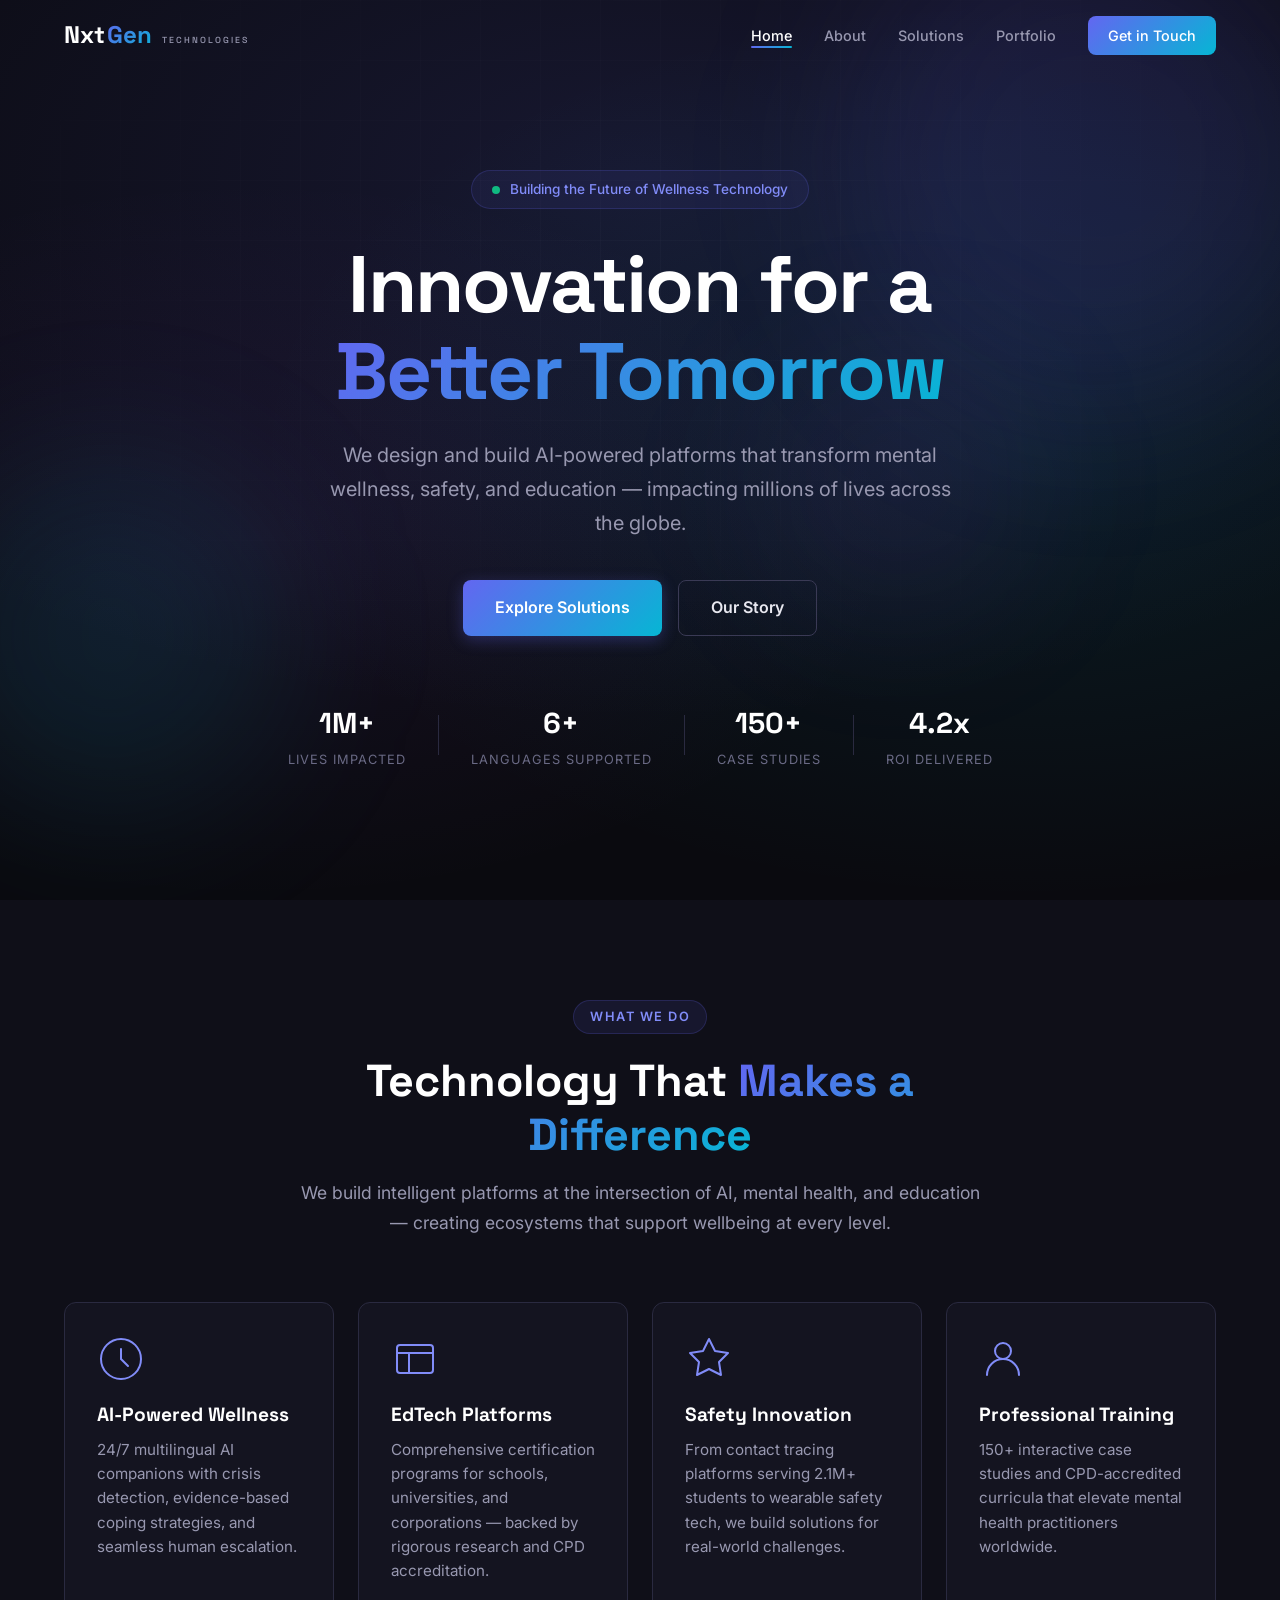
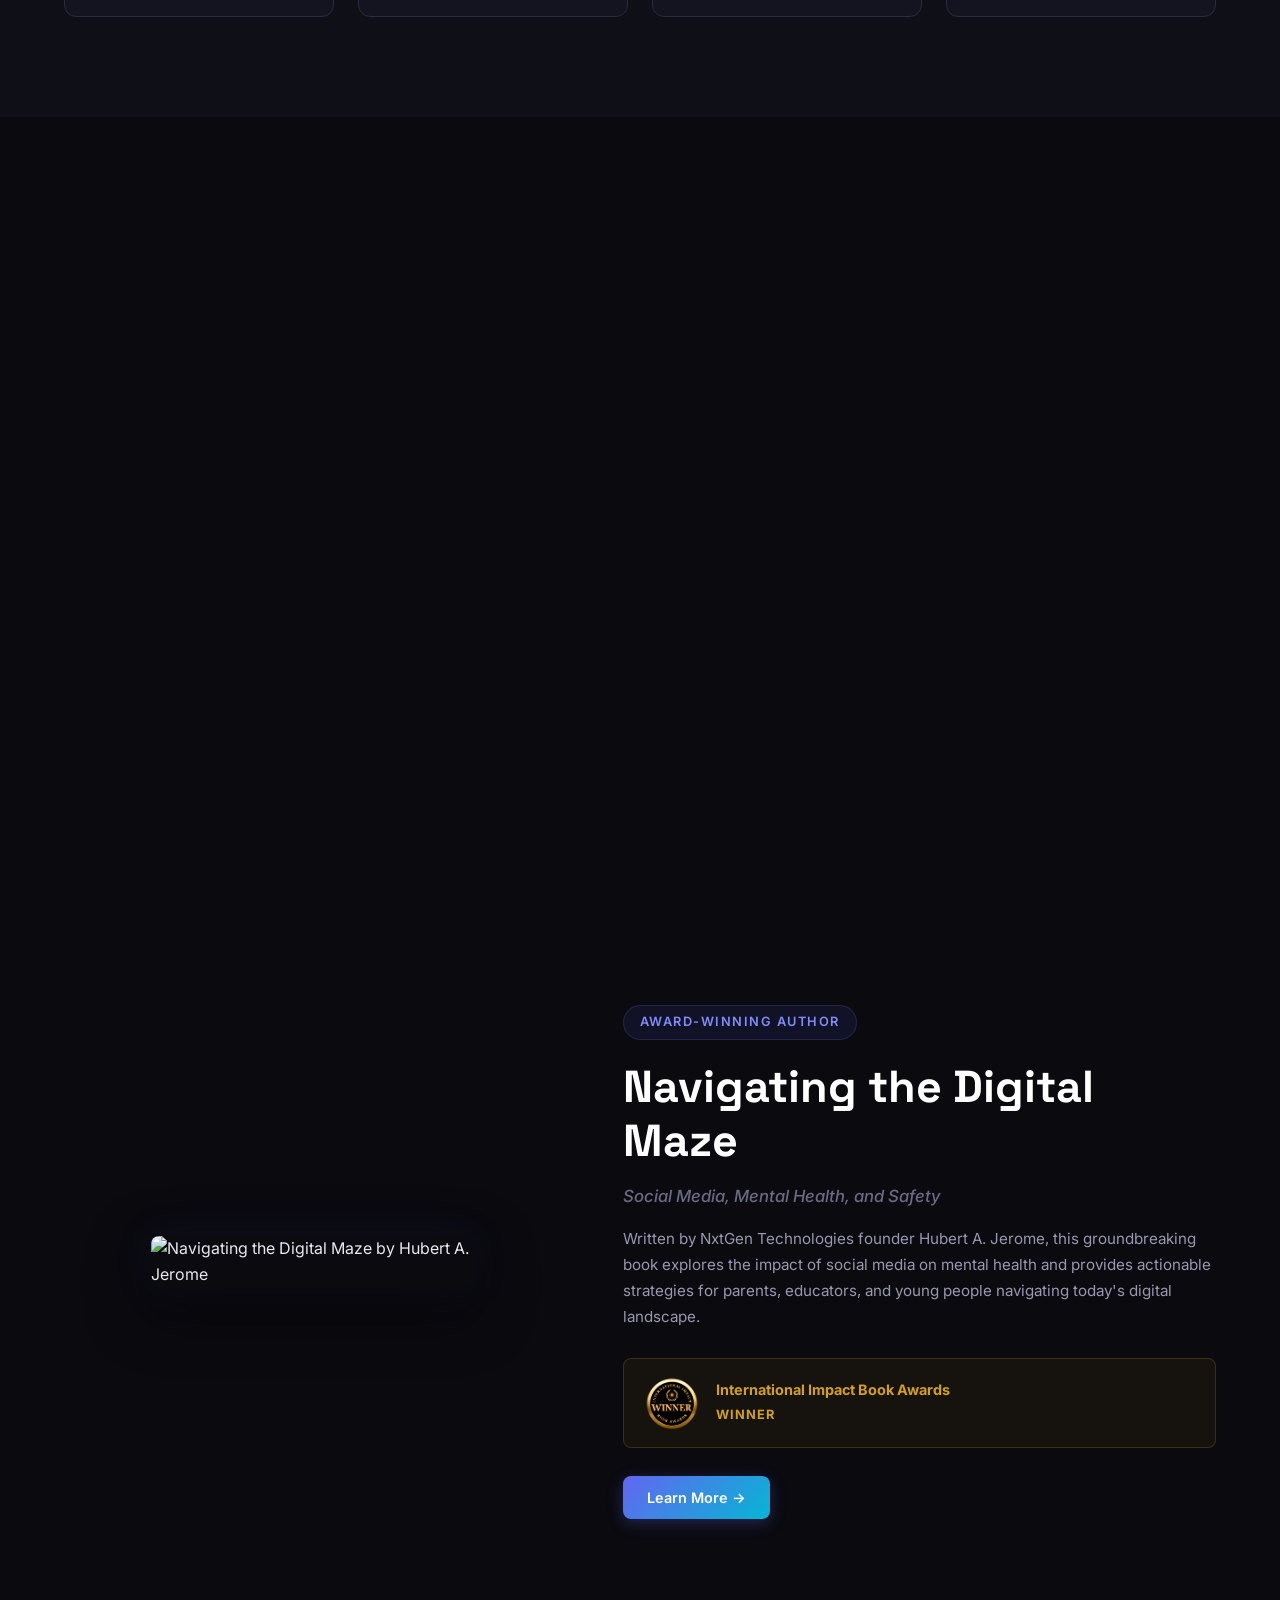
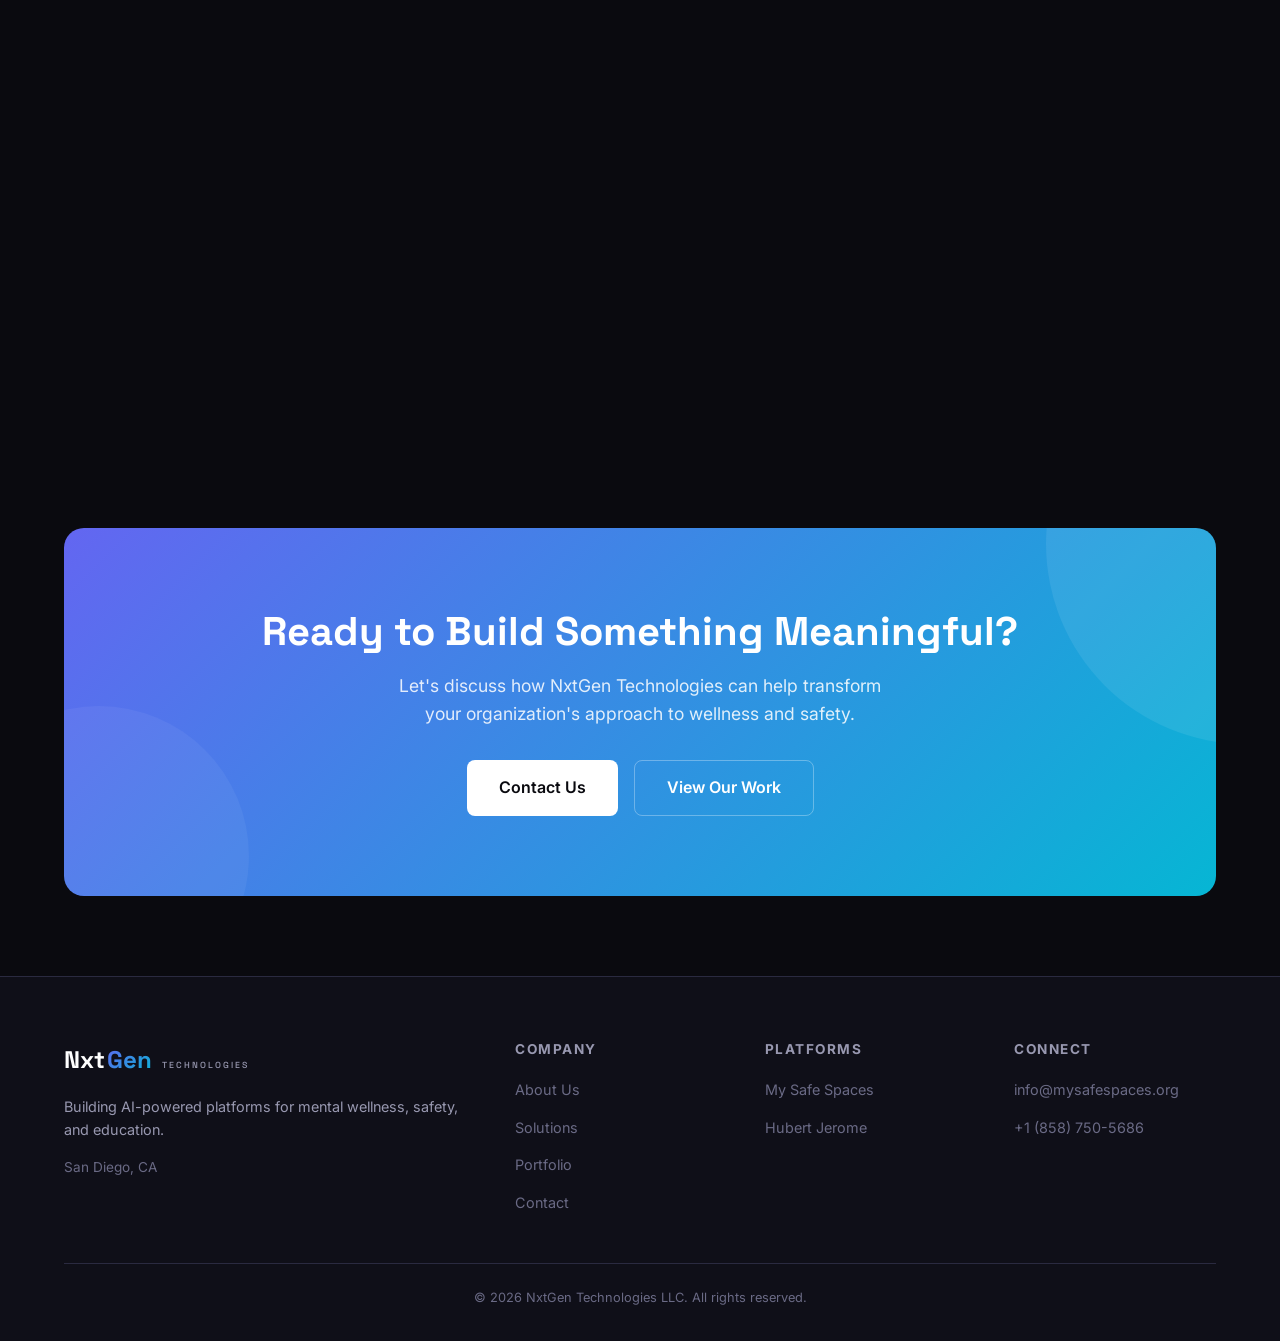
==== index.html @ 6e6b4aad "Initial Commit" ====
<!DOCTYPE html>
<html lang="en">
<head>
    <meta charset="UTF-8">
    <meta name="viewport" content="width=device-width, initial-scale=1.0">
    <title>NxtGen Technologies | Innovation for a Better Tomorrow</title>
    <meta name="description" content="NxtGen Technologies builds AI-powered platforms for mental wellness, safety, and education. Headquartered in San Diego, CA.">
    <link rel="preconnect" href="https://fonts.googleapis.com">
    <link rel="preconnect" href="https://fonts.gstatic.com" crossorigin>
    <link href="https://fonts.googleapis.com/css2?family=Inter:wght@300;400;500;600;700;800&family=Space+Grotesk:wght@400;500;600;700&display=swap" rel="stylesheet">
    <link rel="stylesheet" href="css/style.css">
    <link rel="stylesheet" href="css/home.css">
</head>
<body>
    <!-- Navigation -->
    <nav class="navbar" id="navbar">
        <div class="container nav-container">
            <a href="index.html" class="logo">
                <span class="logo-nxt">Nxt</span><span class="logo-gen">Gen</span>
                <span class="logo-sub">Technologies</span>
            </a>
            <button class="nav-toggle" id="navToggle" aria-label="Toggle navigation">
                <span></span><span></span><span></span>
            </button>
            <ul class="nav-links" id="navLinks">
                <li><a href="index.html" class="active">Home</a></li>
                <li><a href="about.html">About</a></li>
                <li><a href="solutions.html">Solutions</a></li>
                <li><a href="portfolio.html">Portfolio</a></li>
                <li><a href="contact.html" class="btn btn-nav">Get in Touch</a></li>
            </ul>
        </div>
    </nav>

    <!-- Hero Section -->
    <section class="hero">
        <div class="hero-bg">
            <div class="hero-gradient"></div>
            <div class="hero-grid"></div>
            <div class="hero-orb hero-orb-1"></div>
            <div class="hero-orb hero-orb-2"></div>
            <div class="hero-orb hero-orb-3"></div>
        </div>
        <div class="container hero-content">
            <div class="hero-badge">
                <span class="badge-dot"></span>
                Building the Future of Wellness Technology
            </div>
            <h1 class="hero-title">
                Innovation for a<br>
                <span class="gradient-text">Better Tomorrow</span>
            </h1>
            <p class="hero-subtitle">
                We design and build AI-powered platforms that transform mental wellness,
                safety, and education — impacting millions of lives across the globe.
            </p>
            <div class="hero-cta">
                <a href="solutions.html" class="btn btn-primary btn-lg">Explore Solutions</a>
                <a href="about.html" class="btn btn-outline btn-lg">Our Story</a>
            </div>
            <div class="hero-stats">
                <div class="stat">
                    <span class="stat-number" data-count="1000000">1M+</span>
                    <span class="stat-label">Lives Impacted</span>
                </div>
                <div class="stat-divider"></div>
                <div class="stat">
                    <span class="stat-number">6+</span>
                    <span class="stat-label">Languages Supported</span>
                </div>
                <div class="stat-divider"></div>
                <div class="stat">
                    <span class="stat-number">150+</span>
                    <span class="stat-label">Case Studies</span>
                </div>
                <div class="stat-divider"></div>
                <div class="stat">
                    <span class="stat-number">4.2x</span>
                    <span class="stat-label">ROI Delivered</span>
                </div>
            </div>
        </div>
    </section>

    <!-- What We Do -->
    <section class="section section-what">
        <div class="container">
            <div class="section-header">
                <span class="section-tag">What We Do</span>
                <h2 class="section-title">Technology That <span class="gradient-text">Makes a Difference</span></h2>
                <p class="section-desc">We build intelligent platforms at the intersection of AI, mental health, and education — creating ecosystems that support wellbeing at every level.</p>
            </div>
            <div class="cards-grid">
                <div class="card card-feature">
                    <div class="card-icon">
                        <svg viewBox="0 0 48 48" fill="none"><circle cx="24" cy="24" r="20" stroke="currentColor" stroke-width="2"/><path d="M24 14v10l7 7" stroke="currentColor" stroke-width="2" stroke-linecap="round"/></svg>
                    </div>
                    <h3>AI-Powered Wellness</h3>
                    <p>24/7 multilingual AI companions with crisis detection, evidence-based coping strategies, and seamless human escalation.</p>
                </div>
                <div class="card card-feature">
                    <div class="card-icon">
                        <svg viewBox="0 0 48 48" fill="none"><rect x="6" y="10" width="36" height="28" rx="3" stroke="currentColor" stroke-width="2"/><path d="M6 18h36M18 18v20" stroke="currentColor" stroke-width="2"/></svg>
                    </div>
                    <h3>EdTech Platforms</h3>
                    <p>Comprehensive certification programs for schools, universities, and corporations — backed by rigorous research and CPD accreditation.</p>
                </div>
                <div class="card card-feature">
                    <div class="card-icon">
                        <svg viewBox="0 0 48 48" fill="none"><path d="M24 4l6 12 13 2-9 9 2 13-12-6-12 6 2-13-9-9 13-2z" stroke="currentColor" stroke-width="2" stroke-linejoin="round"/></svg>
                    </div>
                    <h3>Safety Innovation</h3>
                    <p>From contact tracing platforms serving 2.1M+ students to wearable safety tech, we build solutions for real-world challenges.</p>
                </div>
                <div class="card card-feature">
                    <div class="card-icon">
                        <svg viewBox="0 0 48 48" fill="none"><circle cx="24" cy="16" r="8" stroke="currentColor" stroke-width="2"/><path d="M8 40c0-8.8 7.2-16 16-16s16 7.2 16 16" stroke="currentColor" stroke-width="2" stroke-linecap="round"/></svg>
                    </div>
                    <h3>Professional Training</h3>
                    <p>150+ interactive case studies and CPD-accredited curricula that elevate mental health practitioners worldwide.</p>
                </div>
            </div>
        </div>
    </section>

    <!-- Flagship Product -->
    <section class="section section-flagship">
        <div class="container">
            <div class="flagship-grid">
                <div class="flagship-content">
                    <span class="section-tag">Flagship Platform</span>
                    <h2 class="section-title">My Safe Spaces</h2>
                    <p class="flagship-desc">India's first integrated mental wellness ecosystem — delivering evidence-based programs across schools, workplaces, and individual settings.</p>
                    <ul class="flagship-features">
                        <li>
                            <span class="feature-check">&#10003;</span>
                            <div>
                                <strong>IntellicareAI</strong>
                                <span>Multilingual AI wellness companion in 6+ Indian languages</span>
                            </div>
                        </li>
                        <li>
                            <span class="feature-check">&#10003;</span>
                            <div>
                                <strong>SWISS Program</strong>
                                <span>K-12 & higher education mental health certification</span>
                            </div>
                        </li>
                        <li>
                            <span class="feature-check">&#10003;</span>
                            <div>
                                <strong>CREW Program</strong>
                                <span>Corporate wellness delivering &#8377;4.20 return per &#8377;1 invested</span>
                            </div>
                        </li>
                        <li>
                            <span class="feature-check">&#10003;</span>
                            <div>
                                <strong>ELEVATE</strong>
                                <span>CPD-accredited practitioner training with 150+ case studies</span>
                            </div>
                        </li>
                    </ul>
                    <a href="https://mysafespaces.org" target="_blank" rel="noopener" class="btn btn-primary">Visit My Safe Spaces &rarr;</a>
                </div>
                <div class="flagship-visual">
                    <div class="flagship-card-stack">
                        <div class="fcard fcard-1">
                            <div class="fcard-header">
                                <span class="fcard-dot green"></span>
                                <span>IntellicareAI</span>
                            </div>
                            <p>How are you feeling today?</p>
                            <div class="fcard-mood-row">
                                <span class="mood">&#128522;</span>
                                <span class="mood">&#128532;</span>
                                <span class="mood">&#128516;</span>
                                <span class="mood">&#128148;</span>
                                <span class="mood">&#128564;</span>
                            </div>
                        </div>
                        <div class="fcard fcard-2">
                            <div class="fcard-stat">
                                <span class="fcard-stat-number">0.73</span>
                                <span class="fcard-stat-label">Effect Size — Knowledge & Preparedness</span>
                            </div>
                            <div class="fcard-bar-group">
                                <div class="fcard-bar"><div class="fcard-bar-fill" style="width:73%"></div></div>
                                <div class="fcard-bar"><div class="fcard-bar-fill" style="width:72%"></div></div>
                                <div class="fcard-bar"><div class="fcard-bar-fill" style="width:68%"></div></div>
                            </div>
                        </div>
                        <div class="fcard fcard-3">
                            <span class="fcard-badge">Research-Backed</span>
                            <p>Meta-analysis of 16 randomized controlled trials (Wang et al., 2025)</p>
                        </div>
                    </div>
                </div>
            </div>
        </div>
    </section>

    <!-- Book / Award -->
    <section class="section section-book">
        <div class="container">
            <div class="book-showcase-grid">
                <div class="book-visual">
                    <img src="images/Front Cover Mockup.png" alt="Navigating the Digital Maze by Hubert A. Jerome" class="book-hero-img">
                </div>
                <div class="book-info">
                    <span class="section-tag">Award-Winning Author</span>
                    <h2 class="section-title">Navigating the Digital Maze</h2>
                    <p class="book-subtitle">Social Media, Mental Health, and Safety</p>
                    <p class="book-desc">Written by NxtGen Technologies founder Hubert A. Jerome, this groundbreaking book explores the impact of social media on mental health and provides actionable strategies for parents, educators, and young people navigating today's digital landscape.</p>
                    <div class="award-highlight">
                        <img src="images/Impact Awards Digital Sticker.png" alt="International Impact Book Awards Winner" class="award-img">
                        <div>
                            <strong>International Impact Book Awards</strong>
                            <span>Winner</span>
                        </div>
                    </div>
                    <a href="https://hubertjerome.com" target="_blank" rel="noopener" class="btn btn-primary">Learn More &rarr;</a>
                </div>
            </div>
        </div>
    </section>

    <!-- Partners -->
    <section class="section section-partners">
        <div class="container">
            <div class="section-header">
                <span class="section-tag">Trusted Partners</span>
                <h2 class="section-title">Strategic Alliances</h2>
            </div>
            <div class="partners-grid">
                <div class="partner-item">India Mental Health Alliance</div>
                <div class="partner-item">Mindful Dignity Lab</div>
                <div class="partner-item">Safe Spaces Foundation</div>
                <div class="partner-item">TAISI</div>
                <div class="partner-item">CPD Standards Office (UK)</div>
            </div>
        </div>
    </section>

    <!-- CTA -->
    <section class="section section-cta">
        <div class="container">
            <div class="cta-box">
                <h2>Ready to Build Something Meaningful?</h2>
                <p>Let's discuss how NxtGen Technologies can help transform your organization's approach to wellness and safety.</p>
                <div class="cta-buttons">
                    <a href="contact.html" class="btn btn-white btn-lg">Contact Us</a>
                    <a href="portfolio.html" class="btn btn-outline-white btn-lg">View Our Work</a>
                </div>
            </div>
        </div>
    </section>

    <!-- Footer -->
    <footer class="footer">
        <div class="container">
            <div class="footer-grid">
                <div class="footer-brand">
                    <a href="index.html" class="logo">
                        <span class="logo-nxt">Nxt</span><span class="logo-gen">Gen</span>
                        <span class="logo-sub">Technologies</span>
                    </a>
                    <p>Building AI-powered platforms for mental wellness, safety, and education.</p>
                    <p class="footer-location">San Diego, CA</p>
                </div>
                <div class="footer-links">
                    <h4>Company</h4>
                    <ul>
                        <li><a href="about.html">About Us</a></li>
                        <li><a href="solutions.html">Solutions</a></li>
                        <li><a href="portfolio.html">Portfolio</a></li>
                        <li><a href="contact.html">Contact</a></li>
                    </ul>
                </div>
                <div class="footer-links">
                    <h4>Platforms</h4>
                    <ul>
                        <li><a href="https://mysafespaces.org" target="_blank" rel="noopener">My Safe Spaces</a></li>
                        <li><a href="https://hubertjerome.com" target="_blank" rel="noopener">Hubert Jerome</a></li>
                    </ul>
                </div>
                <div class="footer-links">
                    <h4>Connect</h4>
                    <ul>
                        <li><a href="mailto:info@mysafespaces.org">info@mysafespaces.org</a></li>
                        <li><a href="tel:+18587505686">+1 (858) 750-5686</a></li>
                    </ul>
                </div>
            </div>
            <div class="footer-bottom">
                <p>&copy; 2026 NxtGen Technologies LLC. All rights reserved.</p>
            </div>
        </div>
    </footer>

    <script src="js/main.js"></script>
</body>
</html>
---- css/style.css ----
/* ============================================
   NxtGen Technologies — Global Stylesheet
   Modern, clean design with dark theme
   ============================================ */

/* --- Reset & Base --- */
*, *::before, *::after {
    margin: 0;
    padding: 0;
    box-sizing: border-box;
}

:root {
    --bg: #0a0a0f;
    --bg-alt: #0f0f18;
    --bg-card: #141420;
    --bg-card-hover: #1a1a2e;
    --surface: #1e1e30;
    --border: #2a2a40;
    --border-light: #3a3a55;
    --text: #e8e8f0;
    --text-muted: #9898b0;
    --text-dim: #6a6a85;
    --primary: #6366f1;
    --primary-light: #818cf8;
    --primary-dark: #4f46e5;
    --accent: #06b6d4;
    --accent-light: #22d3ee;
    --green: #10b981;
    --green-light: #34d399;
    --amber: #f59e0b;
    --rose: #f43f5e;
    --gradient-1: linear-gradient(135deg, #6366f1, #06b6d4);
    --gradient-2: linear-gradient(135deg, #6366f1, #a855f7);
    --gradient-3: linear-gradient(135deg, #06b6d4, #10b981);
    --radius: 12px;
    --radius-sm: 8px;
    --radius-lg: 20px;
    --radius-xl: 28px;
    --shadow: 0 4px 24px rgba(0,0,0,0.3);
    --shadow-lg: 0 12px 48px rgba(0,0,0,0.4);
    --transition: 0.3s cubic-bezier(0.4, 0, 0.2, 1);
    --font: 'Inter', -apple-system, BlinkMacSystemFont, sans-serif;
    --font-display: 'Space Grotesk', 'Inter', sans-serif;
    --container: 1200px;
}

html {
    scroll-behavior: smooth;
    -webkit-font-smoothing: antialiased;
    -moz-osx-font-smoothing: grayscale;
}

body {
    font-family: var(--font);
    background: var(--bg);
    color: var(--text);
    line-height: 1.6;
    overflow-x: hidden;
}

a {
    color: var(--primary-light);
    text-decoration: none;
    transition: color var(--transition);
}

a:hover {
    color: var(--accent-light);
}

img {
    max-width: 100%;
    display: block;
}

ul { list-style: none; }

/* --- Container --- */
.container {
    max-width: var(--container);
    margin: 0 auto;
    padding: 0 24px;
}

/* --- Typography --- */
h1, h2, h3, h4 {
    font-family: var(--font-display);
    font-weight: 700;
    line-height: 1.2;
    color: #fff;
}

h1 { font-size: clamp(2.5rem, 6vw, 4rem); }
h2 { font-size: clamp(1.8rem, 4vw, 2.8rem); }
h3 { font-size: clamp(1.2rem, 2.5vw, 1.5rem); }
h4 { font-size: 1.1rem; }

.gradient-text {
    background: var(--gradient-1);
    -webkit-background-clip: text;
    -webkit-text-fill-color: transparent;
    background-clip: text;
}

/* --- Navigation --- */
.navbar {
    position: fixed;
    top: 0;
    left: 0;
    right: 0;
    z-index: 1000;
    padding: 16px 0;
    transition: all var(--transition);
    background: transparent;
}

.navbar.scrolled {
    background: rgba(10, 10, 15, 0.9);
    backdrop-filter: blur(20px);
    -webkit-backdrop-filter: blur(20px);
    border-bottom: 1px solid var(--border);
    padding: 10px 0;
}

.nav-container {
    display: flex;
    align-items: center;
    justify-content: space-between;
}

.logo {
    display: flex;
    align-items: baseline;
    gap: 2px;
    text-decoration: none;
    font-family: var(--font-display);
    font-weight: 700;
    font-size: 1.5rem;
}

.logo-nxt {
    color: #fff;
}

.logo-gen {
    background: var(--gradient-1);
    -webkit-background-clip: text;
    -webkit-text-fill-color: transparent;
    background-clip: text;
}

.logo-sub {
    font-size: 0.55rem;
    font-weight: 500;
    color: var(--text-muted);
    text-transform: uppercase;
    letter-spacing: 2px;
    margin-left: 8px;
}

.nav-links {
    display: flex;
    align-items: center;
    gap: 32px;
}

.nav-links a {
    color: var(--text-muted);
    font-size: 0.9rem;
    font-weight: 500;
    transition: color var(--transition);
    position: relative;
}

.nav-links a:hover,
.nav-links a.active {
    color: #fff;
}

.nav-links a.active::after {
    content: '';
    position: absolute;
    bottom: -4px;
    left: 0;
    right: 0;
    height: 2px;
    background: var(--gradient-1);
    border-radius: 1px;
}

.nav-toggle {
    display: none;
    flex-direction: column;
    gap: 5px;
    background: none;
    border: none;
    cursor: pointer;
    padding: 4px;
}

.nav-toggle span {
    display: block;
    width: 24px;
    height: 2px;
    background: #fff;
    border-radius: 2px;
    transition: all var(--transition);
}

.nav-toggle.active span:nth-child(1) {
    transform: rotate(45deg) translate(5px, 5px);
}

.nav-toggle.active span:nth-child(2) {
    opacity: 0;
}

.nav-toggle.active span:nth-child(3) {
    transform: rotate(-45deg) translate(5px, -5px);
}

/* --- Buttons --- */
.btn {
    display: inline-flex;
    align-items: center;
    justify-content: center;
    gap: 8px;
    padding: 10px 24px;
    border-radius: var(--radius-sm);
    font-family: var(--font);
    font-size: 0.9rem;
    font-weight: 600;
    text-decoration: none;
    border: none;
    cursor: pointer;
    transition: all var(--transition);
    white-space: nowrap;
}

.btn-primary {
    background: var(--gradient-1);
    color: #fff;
    box-shadow: 0 4px 16px rgba(99, 102, 241, 0.3);
}

.btn-primary:hover {
    transform: translateY(-2px);
    box-shadow: 0 8px 24px rgba(99, 102, 241, 0.4);
    color: #fff;
}

.btn-outline {
    background: transparent;
    color: var(--text);
    border: 1px solid var(--border-light);
}

.btn-outline:hover {
    border-color: var(--primary-light);
    color: var(--primary-light);
    background: rgba(99, 102, 241, 0.05);
}

.btn-white {
    background: #fff;
    color: var(--bg);
}

.btn-white:hover {
    transform: translateY(-2px);
    box-shadow: 0 8px 24px rgba(255, 255, 255, 0.2);
    color: var(--bg);
}

.btn-outline-white {
    background: transparent;
    color: #fff;
    border: 1px solid rgba(255, 255, 255, 0.3);
}

.btn-outline-white:hover {
    border-color: #fff;
    background: rgba(255, 255, 255, 0.1);
    color: #fff;
}

.btn-nav {
    background: var(--gradient-1);
    color: #fff !important;
    padding: 8px 20px;
    border-radius: var(--radius-sm);
}

.btn-nav:hover {
    color: #fff !important;
    transform: translateY(-1px);
}

.btn-nav::after { display: none !important; }

.btn-lg {
    padding: 14px 32px;
    font-size: 1rem;
}

.btn-sm {
    padding: 8px 16px;
    font-size: 0.8rem;
}

.btn-full {
    width: 100%;
}

/* --- Sections --- */
.section {
    padding: 100px 0;
}

.section-alt {
    background: var(--bg-alt);
}

.section-header {
    text-align: center;
    max-width: 700px;
    margin: 0 auto 64px;
}

.section-tag {
    display: inline-block;
    padding: 6px 16px;
    background: rgba(99, 102, 241, 0.1);
    border: 1px solid rgba(99, 102, 241, 0.2);
    border-radius: 100px;
    color: var(--primary-light);
    font-size: 0.8rem;
    font-weight: 600;
    text-transform: uppercase;
    letter-spacing: 1.5px;
    margin-bottom: 20px;
}

.section-title {
    margin-bottom: 16px;
}

.section-desc {
    color: var(--text-muted);
    font-size: 1.1rem;
    line-height: 1.7;
}

/* --- Cards --- */
.cards-grid {
    display: grid;
    grid-template-columns: repeat(auto-fit, minmax(260px, 1fr));
    gap: 24px;
}

.card {
    background: var(--bg-card);
    border: 1px solid var(--border);
    border-radius: var(--radius);
    padding: 32px;
    transition: all var(--transition);
}

.card:hover {
    border-color: var(--border-light);
    background: var(--bg-card-hover);
    transform: translateY(-4px);
    box-shadow: var(--shadow);
}

.card-icon {
    width: 48px;
    height: 48px;
    color: var(--primary-light);
    margin-bottom: 20px;
}

.card h3 {
    margin-bottom: 12px;
    font-size: 1.2rem;
}

.card p {
    color: var(--text-muted);
    font-size: 0.95rem;
    line-height: 1.6;
}

/* --- Page Hero (Inner Pages) --- */
.page-hero {
    position: relative;
    padding: 160px 0 80px;
    text-align: center;
    overflow: hidden;
}

.page-hero-title {
    margin-bottom: 20px;
}

.page-hero-subtitle {
    color: var(--text-muted);
    font-size: 1.15rem;
    max-width: 600px;
    margin: 0 auto;
    line-height: 1.7;
}

/* --- CTA Section --- */
.section-cta {
    padding: 80px 0;
    background: transparent;
}

.cta-box {
    background: var(--gradient-1);
    border-radius: var(--radius-lg);
    padding: 80px 48px;
    text-align: center;
    position: relative;
    overflow: hidden;
}

.cta-box::before {
    content: '';
    position: absolute;
    top: -50%;
    right: -20%;
    width: 400px;
    height: 400px;
    background: rgba(255, 255, 255, 0.08);
    border-radius: 50%;
}

.cta-box::after {
    content: '';
    position: absolute;
    bottom: -30%;
    left: -10%;
    width: 300px;
    height: 300px;
    background: rgba(255, 255, 255, 0.05);
    border-radius: 50%;
}

.cta-box h2 {
    font-size: clamp(1.8rem, 3.5vw, 2.5rem);
    margin-bottom: 16px;
    position: relative;
    z-index: 1;
}

.cta-box p {
    color: rgba(255, 255, 255, 0.85);
    font-size: 1.1rem;
    max-width: 500px;
    margin: 0 auto 32px;
    position: relative;
    z-index: 1;
}

.cta-buttons {
    display: flex;
    gap: 16px;
    justify-content: center;
    flex-wrap: wrap;
    position: relative;
    z-index: 1;
}

/* --- Footer --- */
.footer {
    background: var(--bg-alt);
    border-top: 1px solid var(--border);
    padding: 64px 0 32px;
}

.footer-grid {
    display: grid;
    grid-template-columns: 2fr 1fr 1fr 1fr;
    gap: 48px;
    margin-bottom: 48px;
}

.footer-brand p {
    color: var(--text-muted);
    font-size: 0.9rem;
    margin-top: 16px;
    line-height: 1.6;
}

.footer-location {
    color: var(--text-dim) !important;
    font-size: 0.85rem !important;
}

.footer-links h4 {
    font-size: 0.85rem;
    text-transform: uppercase;
    letter-spacing: 1.5px;
    color: var(--text-muted);
    margin-bottom: 20px;
    font-family: var(--font);
}

.footer-links ul {
    display: flex;
    flex-direction: column;
    gap: 12px;
}

.footer-links a {
    color: var(--text-dim);
    font-size: 0.9rem;
    transition: color var(--transition);
}

.footer-links a:hover {
    color: var(--primary-light);
}

.footer-bottom {
    border-top: 1px solid var(--border);
    padding-top: 24px;
    text-align: center;
}

.footer-bottom p {
    color: var(--text-dim);
    font-size: 0.8rem;
}

/* --- Hero Background Effects --- */
.hero-bg {
    position: absolute;
    inset: 0;
    overflow: hidden;
    z-index: 0;
}

.hero-gradient {
    position: absolute;
    inset: 0;
    background: radial-gradient(ellipse 80% 60% at 50% 20%, rgba(99, 102, 241, 0.15), transparent),
                radial-gradient(ellipse 60% 50% at 80% 50%, rgba(6, 182, 212, 0.1), transparent),
                radial-gradient(ellipse 50% 40% at 20% 60%, rgba(168, 85, 247, 0.08), transparent);
}

.hero-grid {
    position: absolute;
    inset: 0;
    background-image:
        linear-gradient(rgba(255,255,255,0.02) 1px, transparent 1px),
        linear-gradient(90deg, rgba(255,255,255,0.02) 1px, transparent 1px);
    background-size: 60px 60px;
    mask-image: radial-gradient(ellipse 70% 60% at 50% 30%, black, transparent);
    -webkit-mask-image: radial-gradient(ellipse 70% 60% at 50% 30%, black, transparent);
}

/* --- Animations --- */
@keyframes float {
    0%, 100% { transform: translateY(0); }
    50% { transform: translateY(-20px); }
}

@keyframes pulse {
    0%, 100% { opacity: 0.4; }
    50% { opacity: 0.8; }
}

@keyframes fadeInUp {
    from {
        opacity: 0;
        transform: translateY(30px);
    }
    to {
        opacity: 1;
        transform: translateY(0);
    }
}

.fade-in {
    animation: fadeInUp 0.6s ease forwards;
}

/* --- Responsive --- */
@media (max-width: 968px) {
    .footer-grid {
        grid-template-columns: 1fr 1fr;
        gap: 32px;
    }
}

@media (max-width: 768px) {
    .nav-toggle {
        display: flex;
    }

    .nav-links {
        position: fixed;
        top: 0;
        right: -100%;
        width: 280px;
        height: 100vh;
        background: var(--bg-card);
        flex-direction: column;
        padding: 80px 32px 32px;
        gap: 24px;
        transition: right var(--transition);
        border-left: 1px solid var(--border);
        z-index: 999;
    }

    .nav-links.open {
        right: 0;
    }

    .nav-links a.active::after {
        display: none;
    }

    .section {
        padding: 64px 0;
    }

    .page-hero {
        padding: 120px 0 60px;
    }

    .footer-grid {
        grid-template-columns: 1fr;
        gap: 32px;
    }

    .cta-box {
        padding: 48px 24px;
    }

    .cta-buttons {
        flex-direction: column;
        align-items: center;
    }
}

@media (max-width: 480px) {
    .container {
        padding: 0 16px;
    }

    .logo-sub {
        display: none;
    }
}
---- css/home.css ----
/* ============================================
   Home Page Styles
   ============================================ */

/* --- Hero --- */
.hero {
    position: relative;
    min-height: 100vh;
    display: flex;
    align-items: center;
    padding: 120px 0 80px;
    overflow: hidden;
}

.hero-orb {
    position: absolute;
    border-radius: 50%;
    filter: blur(80px);
    animation: float 8s ease-in-out infinite;
}

.hero-orb-1 {
    width: 500px;
    height: 500px;
    background: rgba(99, 102, 241, 0.12);
    top: -10%;
    right: -5%;
    animation-delay: 0s;
}

.hero-orb-2 {
    width: 350px;
    height: 350px;
    background: rgba(6, 182, 212, 0.1);
    bottom: 10%;
    left: -5%;
    animation-delay: -3s;
}

.hero-orb-3 {
    width: 250px;
    height: 250px;
    background: rgba(168, 85, 247, 0.08);
    top: 40%;
    right: 20%;
    animation-delay: -5s;
}

.hero-content {
    position: relative;
    z-index: 1;
    text-align: center;
    max-width: 900px;
    margin: 0 auto;
}

.hero-badge {
    display: inline-flex;
    align-items: center;
    gap: 10px;
    padding: 8px 20px;
    background: rgba(99, 102, 241, 0.08);
    border: 1px solid rgba(99, 102, 241, 0.2);
    border-radius: 100px;
    color: var(--primary-light);
    font-size: 0.85rem;
    font-weight: 500;
    margin-bottom: 32px;
    animation: fadeInUp 0.6s ease;
}

.badge-dot {
    width: 8px;
    height: 8px;
    background: var(--green);
    border-radius: 50%;
    animation: pulse 2s ease-in-out infinite;
}

.hero-title {
    font-size: clamp(3rem, 7vw, 5rem);
    font-weight: 800;
    line-height: 1.08;
    margin-bottom: 24px;
    letter-spacing: -0.02em;
    animation: fadeInUp 0.6s ease 0.1s both;
}

.hero-subtitle {
    font-size: clamp(1rem, 2vw, 1.25rem);
    color: var(--text-muted);
    max-width: 640px;
    margin: 0 auto 40px;
    line-height: 1.7;
    animation: fadeInUp 0.6s ease 0.2s both;
}

.hero-cta {
    display: flex;
    gap: 16px;
    justify-content: center;
    flex-wrap: wrap;
    margin-bottom: 64px;
    animation: fadeInUp 0.6s ease 0.3s both;
}

.hero-stats {
    display: flex;
    align-items: center;
    justify-content: center;
    gap: 32px;
    flex-wrap: wrap;
    animation: fadeInUp 0.6s ease 0.4s both;
}

.stat {
    display: flex;
    flex-direction: column;
    align-items: center;
    gap: 4px;
}

.stat-number {
    font-family: var(--font-display);
    font-size: 1.8rem;
    font-weight: 700;
    color: #fff;
}

.stat-label {
    font-size: 0.8rem;
    color: var(--text-dim);
    text-transform: uppercase;
    letter-spacing: 1px;
}

.stat-divider {
    width: 1px;
    height: 40px;
    background: var(--border);
}

/* --- What We Do --- */
.section-what {
    background: var(--bg-alt);
}

.card-feature {
    position: relative;
    overflow: hidden;
}

.card-feature::before {
    content: '';
    position: absolute;
    top: 0;
    left: 0;
    right: 0;
    height: 2px;
    background: var(--gradient-1);
    opacity: 0;
    transition: opacity var(--transition);
}

.card-feature:hover::before {
    opacity: 1;
}

/* --- Flagship Section --- */
.flagship-grid {
    display: grid;
    grid-template-columns: 1fr 1fr;
    gap: 64px;
    align-items: center;
}

.flagship-desc {
    color: var(--text-muted);
    font-size: 1.1rem;
    line-height: 1.7;
    margin-bottom: 32px;
}

.flagship-features {
    list-style: none;
    display: flex;
    flex-direction: column;
    gap: 20px;
    margin-bottom: 32px;
}

.flagship-features li {
    display: flex;
    gap: 16px;
    align-items: flex-start;
}

.feature-check {
    display: flex;
    align-items: center;
    justify-content: center;
    width: 28px;
    height: 28px;
    min-width: 28px;
    background: rgba(16, 185, 129, 0.15);
    color: var(--green);
    border-radius: 50%;
    font-size: 0.75rem;
    font-weight: 700;
    margin-top: 2px;
}

.flagship-features strong {
    display: block;
    color: #fff;
    font-size: 0.95rem;
    margin-bottom: 2px;
}

.flagship-features span {
    color: var(--text-muted);
    font-size: 0.85rem;
}

/* --- Flagship Visual Cards --- */
.flagship-visual {
    position: relative;
    min-height: 400px;
}

.flagship-card-stack {
    position: relative;
    width: 100%;
    height: 400px;
}

.fcard {
    position: absolute;
    background: var(--bg-card);
    border: 1px solid var(--border);
    border-radius: var(--radius);
    padding: 24px;
    box-shadow: var(--shadow);
    transition: transform var(--transition);
}

.fcard-1 {
    top: 0;
    left: 0;
    right: 40px;
    z-index: 3;
}

.fcard-2 {
    top: 140px;
    left: 30px;
    right: 10px;
    z-index: 2;
}

.fcard-3 {
    bottom: 0;
    left: 60px;
    right: 0;
    z-index: 1;
}

.fcard-header {
    display: flex;
    align-items: center;
    gap: 10px;
    margin-bottom: 16px;
    font-size: 0.85rem;
    color: var(--text-muted);
    font-weight: 600;
}

.fcard-dot {
    width: 10px;
    height: 10px;
    border-radius: 50%;
}

.fcard-dot.green {
    background: var(--green);
    box-shadow: 0 0 8px rgba(16, 185, 129, 0.5);
}

.fcard p {
    color: var(--text);
    font-size: 0.95rem;
}

.fcard-mood-row {
    display: flex;
    gap: 12px;
    margin-top: 16px;
}

.mood {
    font-size: 1.5rem;
    cursor: default;
    transition: transform var(--transition);
}

.mood:hover {
    transform: scale(1.3);
}

.fcard-stat {
    display: flex;
    flex-direction: column;
    margin-bottom: 16px;
}

.fcard-stat-number {
    font-family: var(--font-display);
    font-size: 2rem;
    font-weight: 700;
    color: var(--accent);
}

.fcard-stat-label {
    font-size: 0.75rem;
    color: var(--text-dim);
    text-transform: uppercase;
    letter-spacing: 0.5px;
}

.fcard-bar-group {
    display: flex;
    flex-direction: column;
    gap: 8px;
}

.fcard-bar {
    height: 6px;
    background: var(--surface);
    border-radius: 3px;
    overflow: hidden;
}

.fcard-bar-fill {
    height: 100%;
    background: var(--gradient-3);
    border-radius: 3px;
    transition: width 1s ease;
}

.fcard-badge {
    display: inline-block;
    padding: 4px 12px;
    background: rgba(99, 102, 241, 0.15);
    color: var(--primary-light);
    border-radius: 100px;
    font-size: 0.75rem;
    font-weight: 600;
    margin-bottom: 12px;
}

/* --- Book Showcase --- */
.section-book {
    background: var(--bg);
}

.book-showcase-grid {
    display: grid;
    grid-template-columns: 1fr 1.2fr;
    gap: 64px;
    align-items: center;
}

.book-visual {
    display: flex;
    justify-content: center;
}

.book-hero-img {
    max-width: 320px;
    width: 100%;
    height: auto;
    border-radius: var(--radius-sm);
    box-shadow: 0 20px 60px rgba(0,0,0,0.5), 0 0 40px rgba(99, 102, 241, 0.1);
    transition: transform var(--transition);
}

.book-hero-img:hover {
    transform: scale(1.03) rotate(-1deg);
}

.book-subtitle {
    color: var(--text-dim);
    font-size: 1.05rem;
    font-weight: 500;
    margin-bottom: 16px;
    font-style: italic;
}

.book-desc {
    color: var(--text-muted);
    font-size: 0.95rem;
    line-height: 1.7;
    margin-bottom: 28px;
}

.award-highlight {
    display: flex;
    align-items: center;
    gap: 16px;
    padding: 16px 20px;
    background: rgba(212, 160, 23, 0.06);
    border: 1px solid rgba(212, 160, 23, 0.2);
    border-radius: var(--radius-sm);
    margin-bottom: 28px;
}

.award-img {
    width: 56px;
    height: 56px;
    border-radius: 50%;
    flex-shrink: 0;
}

.award-highlight strong {
    display: block;
    color: #d4a017;
    font-size: 0.9rem;
}

.award-highlight span {
    color: #d4a017;
    font-size: 0.8rem;
    font-weight: 700;
    text-transform: uppercase;
    letter-spacing: 1px;
}

/* --- Partners --- */
.section-partners {
    background: var(--bg);
}

.partners-grid {
    display: flex;
    flex-wrap: wrap;
    justify-content: center;
    gap: 16px;
}

.partner-item {
    padding: 16px 32px;
    background: var(--bg-card);
    border: 1px solid var(--border);
    border-radius: var(--radius-sm);
    color: var(--text-muted);
    font-size: 0.9rem;
    font-weight: 500;
    transition: all var(--transition);
}

.partner-item:hover {
    border-color: var(--primary);
    color: var(--text);
    background: var(--bg-card-hover);
}

/* --- Responsive --- */
@media (max-width: 968px) {
    .book-showcase-grid {
        grid-template-columns: 1fr;
        gap: 40px;
        text-align: center;
    }

    .book-hero-img {
        max-width: 260px;
    }

    .award-highlight {
        justify-content: center;
    }

    .flagship-grid {
        grid-template-columns: 1fr;
        gap: 48px;
    }

    .flagship-visual {
        order: -1;
    }

    .hero-stats {
        gap: 20px;
    }

    .stat-divider {
        display: none;
    }
}

@media (max-width: 768px) {
    .hero {
        min-height: auto;
        padding: 120px 0 60px;
    }

    .hero-stats {
        flex-direction: column;
        gap: 16px;
    }

    .flagship-card-stack {
        height: 360px;
    }

    .fcard-1 { right: 20px; }
    .fcard-2 { left: 15px; right: 5px; }
    .fcard-3 { left: 30px; right: 0; }
}
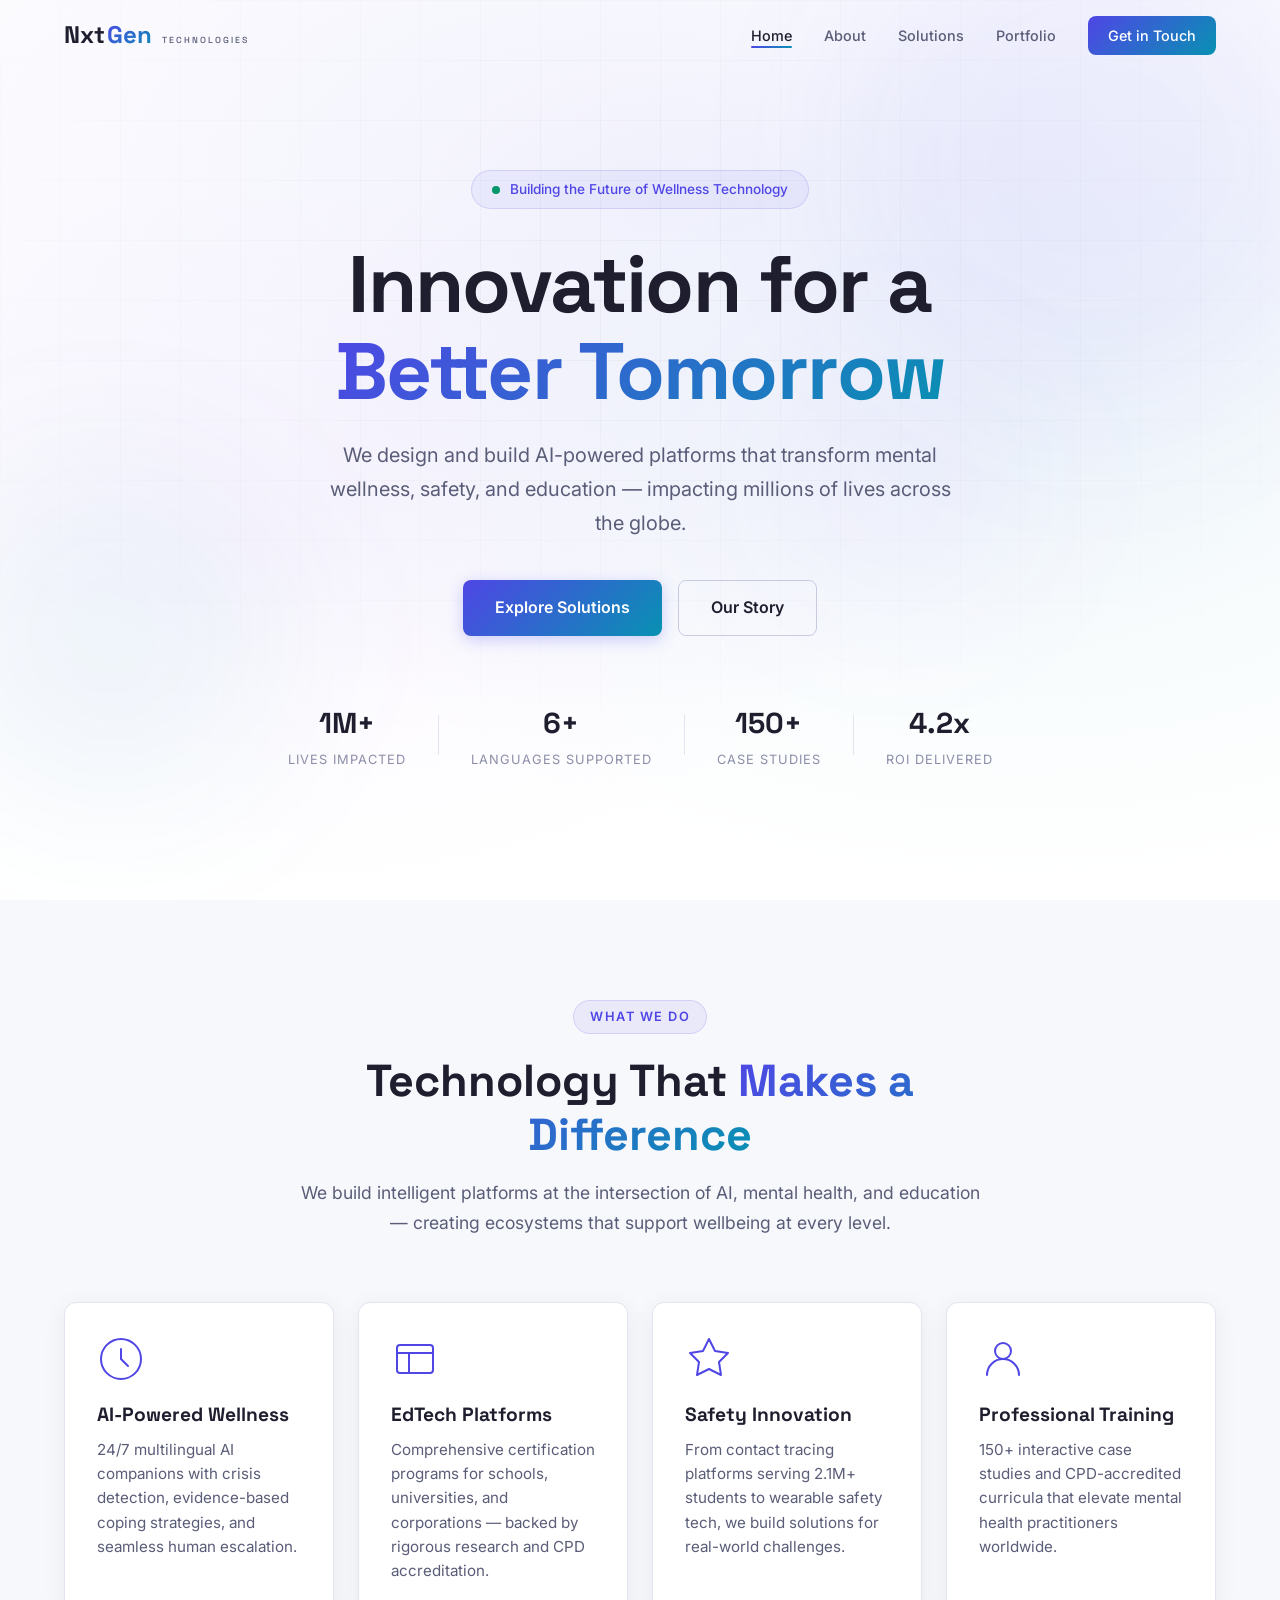
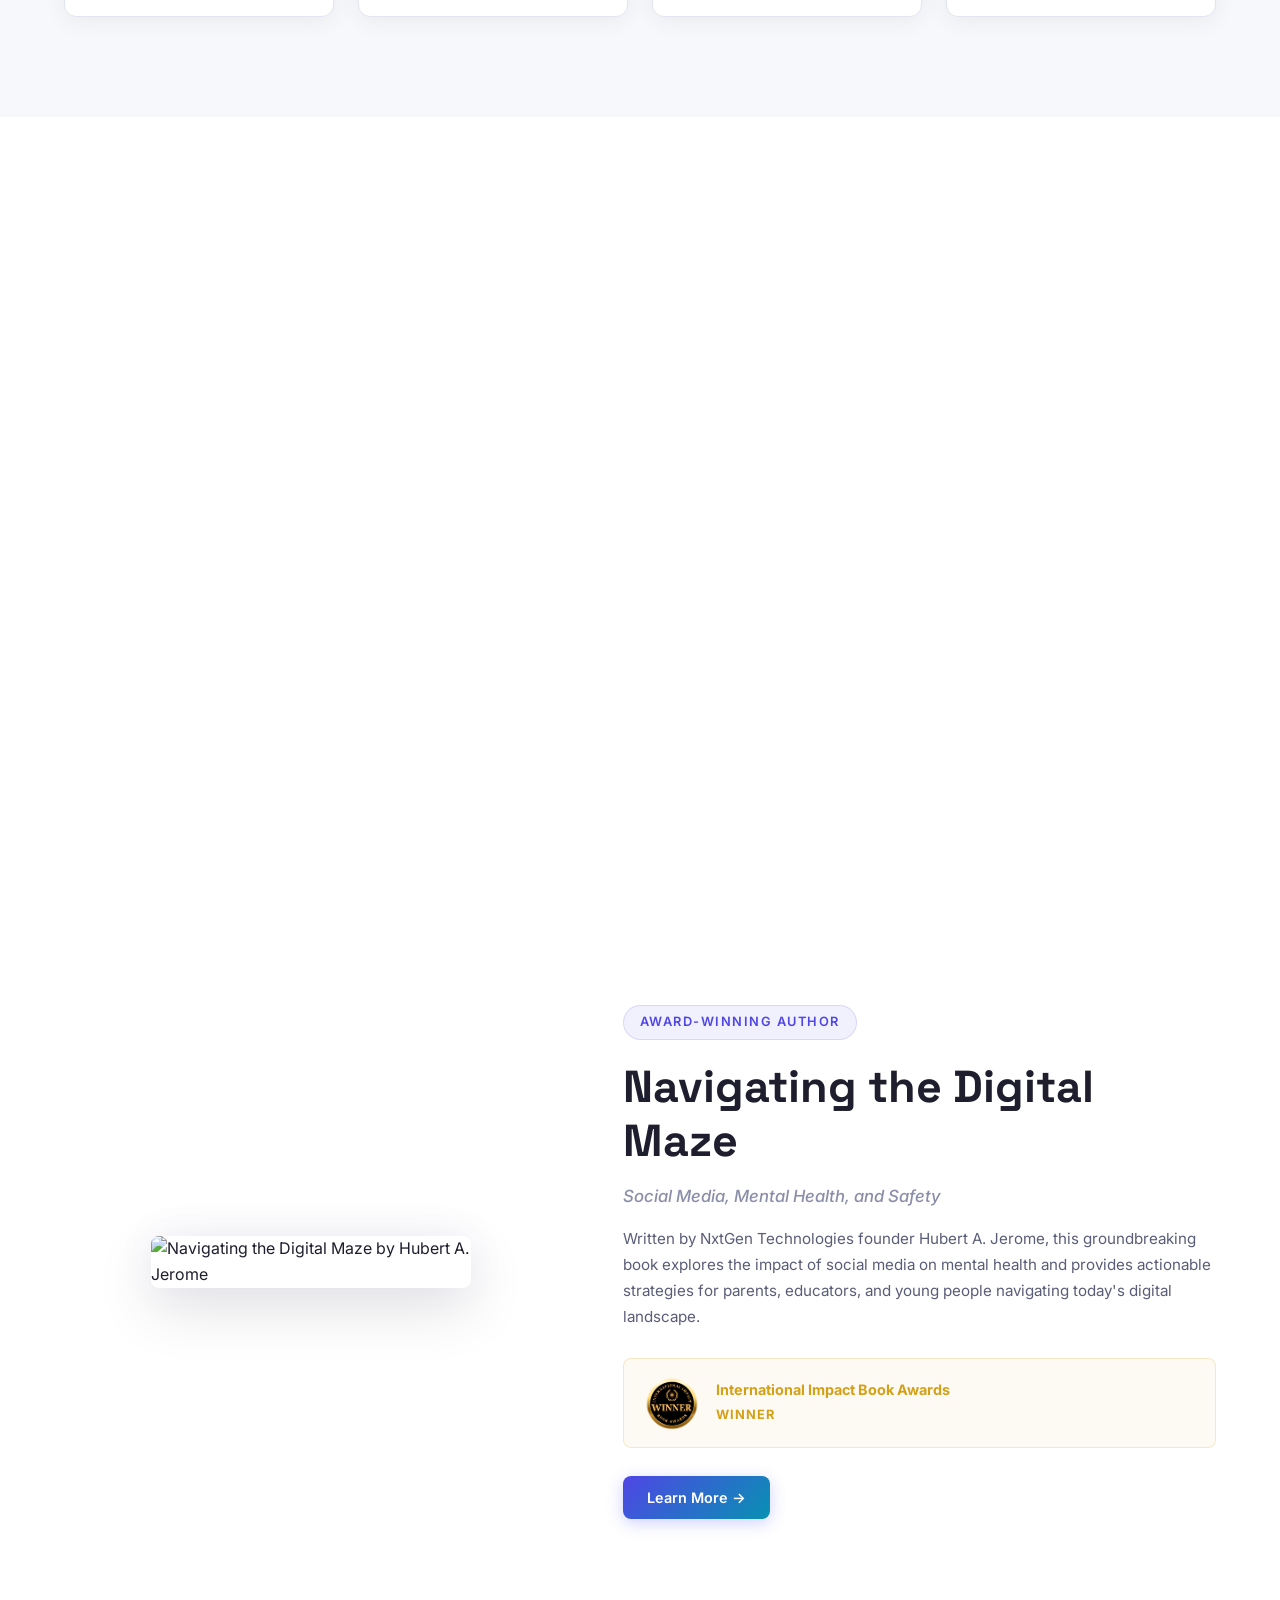
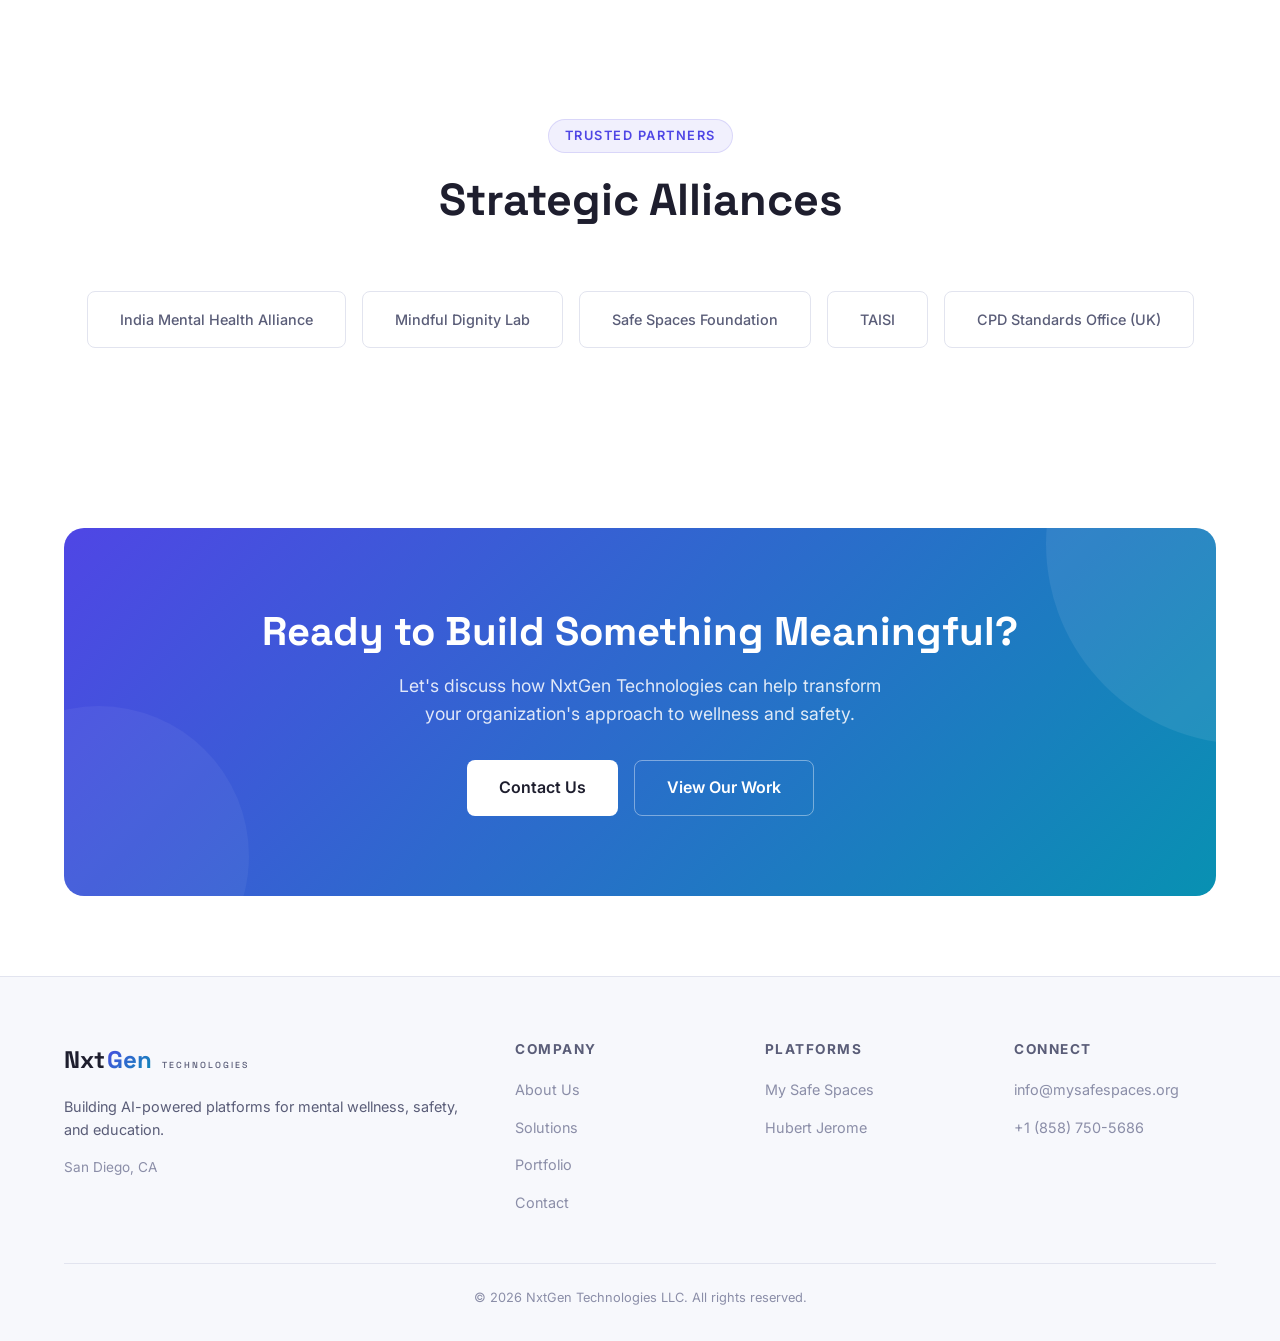
==== commit e790a40c: "Favicon" ====
--- a/index.html
+++ b/index.html
@@ -5,6 +5,7 @@
     <meta name="viewport" content="width=device-width, initial-scale=1.0">
     <title>NxtGen Technologies | Innovation for a Better Tomorrow</title>
     <meta name="description" content="NxtGen Technologies builds AI-powered platforms for mental wellness, safety, and education. Headquartered in San Diego, CA.">
+    <link rel="icon" type="image/svg+xml" href="favicon.svg">
     <link rel="preconnect" href="https://fonts.googleapis.com">
     <link rel="preconnect" href="https://fonts.gstatic.com" crossorigin>
     <link href="https://fonts.googleapis.com/css2?family=Inter:wght@300;400;500;600;700;800&family=Space+Grotesk:wght@400;500;600;700&display=swap" rel="stylesheet">
--- a/css/style.css
+++ b/css/style.css
@@ -1,6 +1,6 @@
 /* ============================================
    NxtGen Technologies — Global Stylesheet
-   Modern, clean design with dark theme
+   Modern, clean design with light theme
    ============================================ */
 
 /* --- Reset & Base --- */
@@ -11,34 +11,34 @@
 }
 
 :root {
-    --bg: #0a0a0f;
-    --bg-alt: #0f0f18;
-    --bg-card: #141420;
-    --bg-card-hover: #1a1a2e;
-    --surface: #1e1e30;
-    --border: #2a2a40;
-    --border-light: #3a3a55;
-    --text: #e8e8f0;
-    --text-muted: #9898b0;
-    --text-dim: #6a6a85;
-    --primary: #6366f1;
-    --primary-light: #818cf8;
-    --primary-dark: #4f46e5;
-    --accent: #06b6d4;
-    --accent-light: #22d3ee;
-    --green: #10b981;
-    --green-light: #34d399;
-    --amber: #f59e0b;
-    --rose: #f43f5e;
-    --gradient-1: linear-gradient(135deg, #6366f1, #06b6d4);
-    --gradient-2: linear-gradient(135deg, #6366f1, #a855f7);
-    --gradient-3: linear-gradient(135deg, #06b6d4, #10b981);
+    --bg: #ffffff;
+    --bg-alt: #f7f8fc;
+    --bg-card: #ffffff;
+    --bg-card-hover: #f0f1f8;
+    --surface: #f0f1f8;
+    --border: #e2e4ef;
+    --border-light: #c8cbe0;
+    --text: #1e1e2e;
+    --text-muted: #5a5d78;
+    --text-dim: #8b8ea8;
+    --primary: #4f46e5;
+    --primary-light: #4f46e5;
+    --primary-dark: #4338ca;
+    --accent: #0891b2;
+    --accent-light: #0891b2;
+    --green: #059669;
+    --green-light: #059669;
+    --amber: #d97706;
+    --rose: #e11d48;
+    --gradient-1: linear-gradient(135deg, #4f46e5, #0891b2);
+    --gradient-2: linear-gradient(135deg, #4f46e5, #9333ea);
+    --gradient-3: linear-gradient(135deg, #0891b2, #059669);
     --radius: 12px;
     --radius-sm: 8px;
     --radius-lg: 20px;
     --radius-xl: 28px;
-    --shadow: 0 4px 24px rgba(0,0,0,0.3);
-    --shadow-lg: 0 12px 48px rgba(0,0,0,0.4);
+    --shadow: 0 4px 24px rgba(0,0,0,0.06);
+    --shadow-lg: 0 12px 48px rgba(0,0,0,0.08);
     --transition: 0.3s cubic-bezier(0.4, 0, 0.2, 1);
     --font: 'Inter', -apple-system, BlinkMacSystemFont, sans-serif;
     --font-display: 'Space Grotesk', 'Inter', sans-serif;
@@ -60,13 +60,13 @@
 }
 
 a {
-    color: var(--primary-light);
+    color: var(--primary);
     text-decoration: none;
     transition: color var(--transition);
 }
 
 a:hover {
-    color: var(--accent-light);
+    color: var(--accent);
 }
 
 img {
@@ -88,7 +88,7 @@
     font-family: var(--font-display);
     font-weight: 700;
     line-height: 1.2;
-    color: #fff;
+    color: var(--text);
 }
 
 h1 { font-size: clamp(2.5rem, 6vw, 4rem); }
@@ -116,11 +116,12 @@
 }
 
 .navbar.scrolled {
-    background: rgba(10, 10, 15, 0.9);
+    background: rgba(255, 255, 255, 0.92);
     backdrop-filter: blur(20px);
     -webkit-backdrop-filter: blur(20px);
     border-bottom: 1px solid var(--border);
     padding: 10px 0;
+    box-shadow: 0 2px 16px rgba(0,0,0,0.04);
 }
 
 .nav-container {
@@ -140,7 +141,7 @@
 }
 
 .logo-nxt {
-    color: #fff;
+    color: var(--text);
 }
 
 .logo-gen {
@@ -175,7 +176,7 @@
 
 .nav-links a:hover,
 .nav-links a.active {
-    color: #fff;
+    color: var(--text);
 }
 
 .nav-links a.active::after {
@@ -203,7 +204,7 @@
     display: block;
     width: 24px;
     height: 2px;
-    background: #fff;
+    background: var(--text);
     border-radius: 2px;
     transition: all var(--transition);
 }
@@ -264,24 +265,24 @@
 
 .btn-white {
     background: #fff;
-    color: var(--bg);
+    color: #1e1e2e;
 }
 
 .btn-white:hover {
     transform: translateY(-2px);
-    box-shadow: 0 8px 24px rgba(255, 255, 255, 0.2);
-    color: var(--bg);
+    box-shadow: 0 8px 24px rgba(0, 0, 0, 0.15);
+    color: #1e1e2e;
 }
 
 .btn-outline-white {
     background: transparent;
     color: #fff;
-    border: 1px solid rgba(255, 255, 255, 0.3);
+    border: 1px solid rgba(255, 255, 255, 0.4);
 }
 
 .btn-outline-white:hover {
     border-color: #fff;
-    background: rgba(255, 255, 255, 0.1);
+    background: rgba(255, 255, 255, 0.15);
     color: #fff;
 }
 
@@ -331,10 +332,10 @@
 .section-tag {
     display: inline-block;
     padding: 6px 16px;
-    background: rgba(99, 102, 241, 0.1);
-    border: 1px solid rgba(99, 102, 241, 0.2);
+    background: rgba(79, 70, 229, 0.08);
+    border: 1px solid rgba(79, 70, 229, 0.15);
     border-radius: 100px;
-    color: var(--primary-light);
+    color: var(--primary);
     font-size: 0.8rem;
     font-weight: 600;
     text-transform: uppercase;
@@ -367,17 +368,21 @@
     transition: all var(--transition);
 }
 
+.card {
+    box-shadow: var(--shadow);
+}
+
 .card:hover {
     border-color: var(--border-light);
     background: var(--bg-card-hover);
     transform: translateY(-4px);
-    box-shadow: var(--shadow);
+    box-shadow: var(--shadow-lg);
 }
 
 .card-icon {
     width: 48px;
     height: 48px;
-    color: var(--primary-light);
+    color: var(--primary);
     margin-bottom: 20px;
 }
 
@@ -454,6 +459,7 @@
     margin-bottom: 16px;
     position: relative;
     z-index: 1;
+    color: #fff;
 }
 
 .cta-box p {
@@ -522,7 +528,7 @@
 }
 
 .footer-links a:hover {
-    color: var(--primary-light);
+    color: var(--primary);
 }
 
 .footer-bottom {
@@ -547,17 +553,17 @@
 .hero-gradient {
     position: absolute;
     inset: 0;
-    background: radial-gradient(ellipse 80% 60% at 50% 20%, rgba(99, 102, 241, 0.15), transparent),
-                radial-gradient(ellipse 60% 50% at 80% 50%, rgba(6, 182, 212, 0.1), transparent),
-                radial-gradient(ellipse 50% 40% at 20% 60%, rgba(168, 85, 247, 0.08), transparent);
+    background: radial-gradient(ellipse 80% 60% at 50% 20%, rgba(79, 70, 229, 0.07), transparent),
+                radial-gradient(ellipse 60% 50% at 80% 50%, rgba(8, 145, 178, 0.05), transparent),
+                radial-gradient(ellipse 50% 40% at 20% 60%, rgba(147, 51, 234, 0.04), transparent);
 }
 
 .hero-grid {
     position: absolute;
     inset: 0;
     background-image:
-        linear-gradient(rgba(255,255,255,0.02) 1px, transparent 1px),
-        linear-gradient(90deg, rgba(255,255,255,0.02) 1px, transparent 1px);
+        linear-gradient(rgba(0,0,0,0.03) 1px, transparent 1px),
+        linear-gradient(90deg, rgba(0,0,0,0.03) 1px, transparent 1px);
     background-size: 60px 60px;
     mask-image: radial-gradient(ellipse 70% 60% at 50% 30%, black, transparent);
     -webkit-mask-image: radial-gradient(ellipse 70% 60% at 50% 30%, black, transparent);
--- a/css/home.css
+++ b/css/home.css
@@ -22,7 +22,7 @@
 .hero-orb-1 {
     width: 500px;
     height: 500px;
-    background: rgba(99, 102, 241, 0.12);
+    background: rgba(79, 70, 229, 0.06);
     top: -10%;
     right: -5%;
     animation-delay: 0s;
@@ -31,7 +31,7 @@
 .hero-orb-2 {
     width: 350px;
     height: 350px;
-    background: rgba(6, 182, 212, 0.1);
+    background: rgba(8, 145, 178, 0.05);
     bottom: 10%;
     left: -5%;
     animation-delay: -3s;
@@ -40,7 +40,7 @@
 .hero-orb-3 {
     width: 250px;
     height: 250px;
-    background: rgba(168, 85, 247, 0.08);
+    background: rgba(147, 51, 234, 0.04);
     top: 40%;
     right: 20%;
     animation-delay: -5s;
@@ -59,10 +59,10 @@
     align-items: center;
     gap: 10px;
     padding: 8px 20px;
-    background: rgba(99, 102, 241, 0.08);
-    border: 1px solid rgba(99, 102, 241, 0.2);
+    background: rgba(79, 70, 229, 0.06);
+    border: 1px solid rgba(79, 70, 229, 0.15);
     border-radius: 100px;
-    color: var(--primary-light);
+    color: var(--primary);
     font-size: 0.85rem;
     font-weight: 500;
     margin-bottom: 32px;
@@ -124,7 +124,7 @@
     font-family: var(--font-display);
     font-size: 1.8rem;
     font-weight: 700;
-    color: #fff;
+    color: var(--text);
 }
 
 .stat-label {
@@ -148,6 +148,7 @@
 .card-feature {
     position: relative;
     overflow: hidden;
+    box-shadow: var(--shadow);
 }
 
 .card-feature::before {
@@ -202,7 +203,7 @@
     width: 28px;
     height: 28px;
     min-width: 28px;
-    background: rgba(16, 185, 129, 0.15);
+    background: rgba(5, 150, 105, 0.1);
     color: var(--green);
     border-radius: 50%;
     font-size: 0.75rem;
@@ -212,7 +213,7 @@
 
 .flagship-features strong {
     display: block;
-    color: #fff;
+    color: var(--text);
     font-size: 0.95rem;
     margin-bottom: 2px;
 }
@@ -283,7 +284,7 @@
 
 .fcard-dot.green {
     background: var(--green);
-    box-shadow: 0 0 8px rgba(16, 185, 129, 0.5);
+    box-shadow: 0 0 8px rgba(5, 150, 105, 0.3);
 }
 
 .fcard p {
@@ -350,8 +351,8 @@
 .fcard-badge {
     display: inline-block;
     padding: 4px 12px;
-    background: rgba(99, 102, 241, 0.15);
-    color: var(--primary-light);
+    background: rgba(79, 70, 229, 0.08);
+    color: var(--primary);
     border-radius: 100px;
     font-size: 0.75rem;
     font-weight: 600;
@@ -380,7 +381,7 @@
     width: 100%;
     height: auto;
     border-radius: var(--radius-sm);
-    box-shadow: 0 20px 60px rgba(0,0,0,0.5), 0 0 40px rgba(99, 102, 241, 0.1);
+    box-shadow: 0 20px 60px rgba(0,0,0,0.12), 0 0 40px rgba(79, 70, 229, 0.06);
     transition: transform var(--transition);
 }
 
@@ -408,7 +409,7 @@
     align-items: center;
     gap: 16px;
     padding: 16px 20px;
-    background: rgba(212, 160, 23, 0.06);
+    background: rgba(212, 160, 23, 0.05);
     border: 1px solid rgba(212, 160, 23, 0.2);
     border-radius: var(--radius-sm);
     margin-bottom: 28px;
